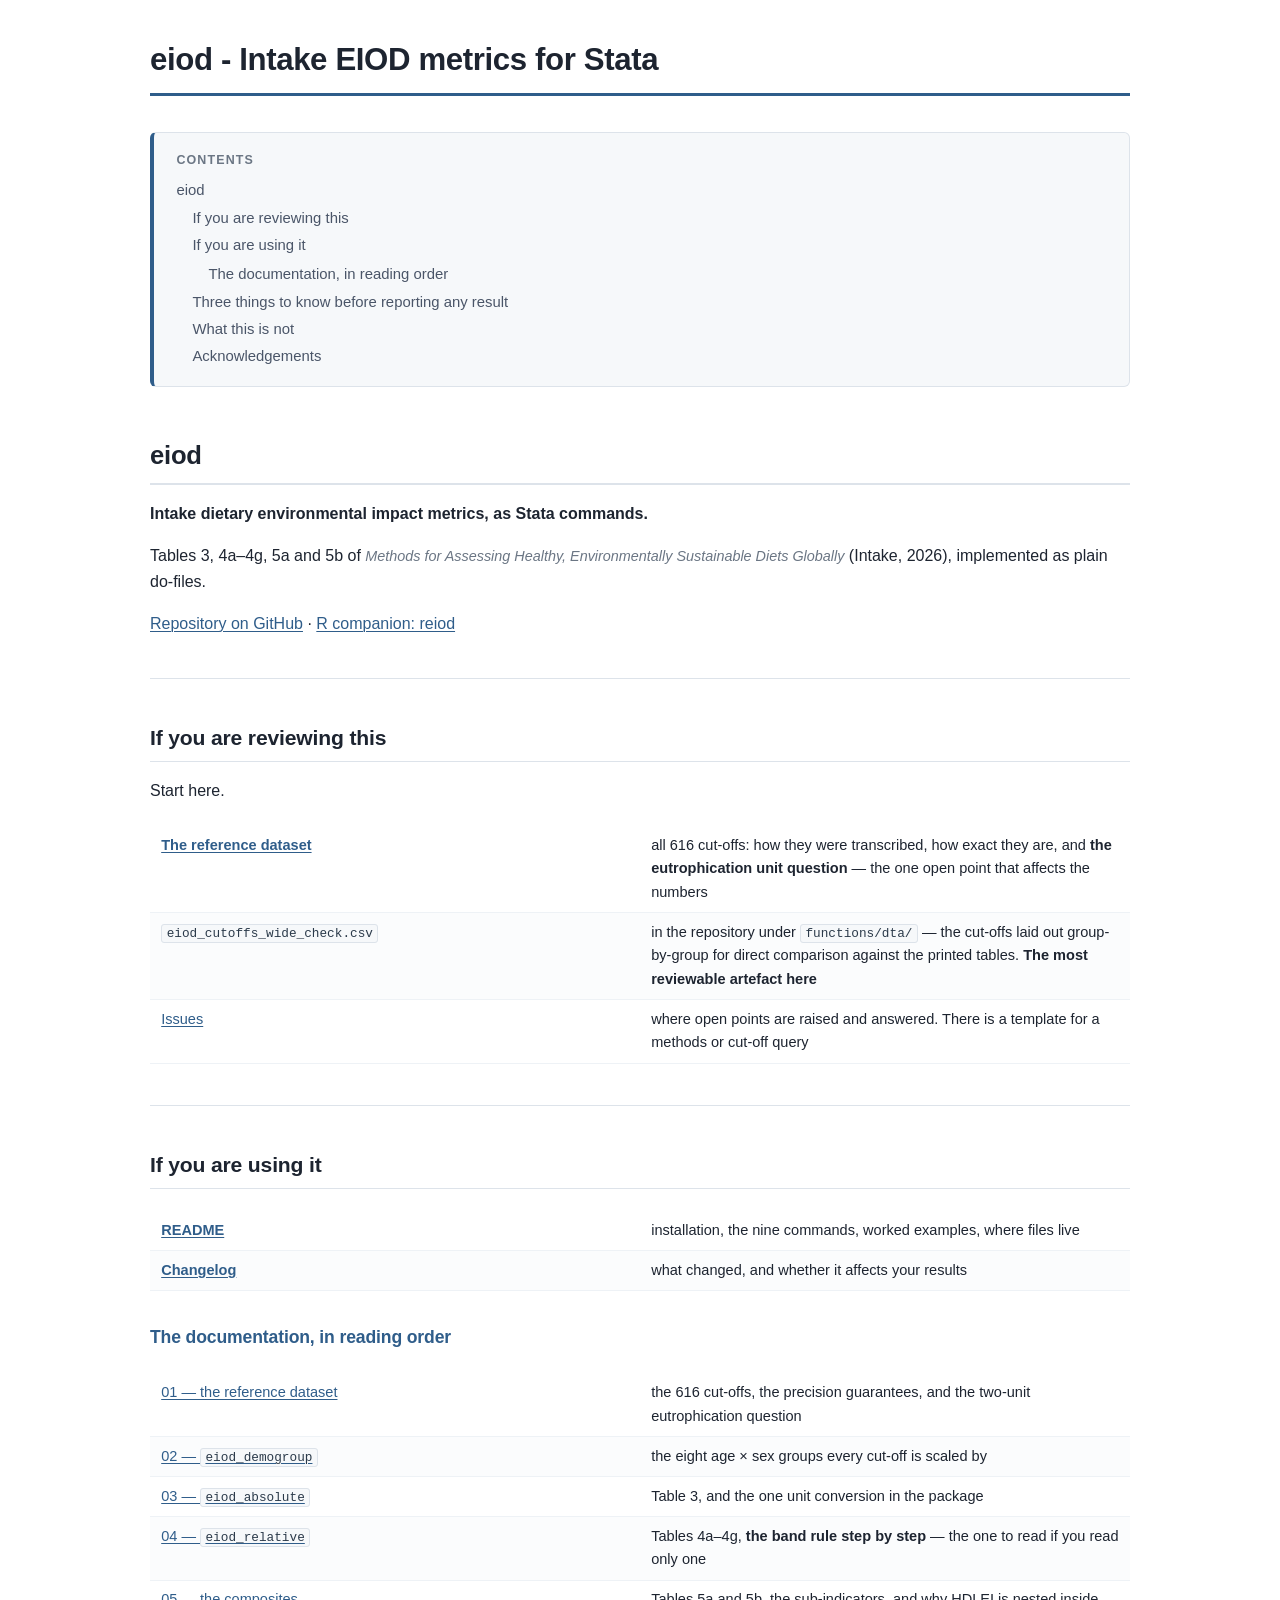
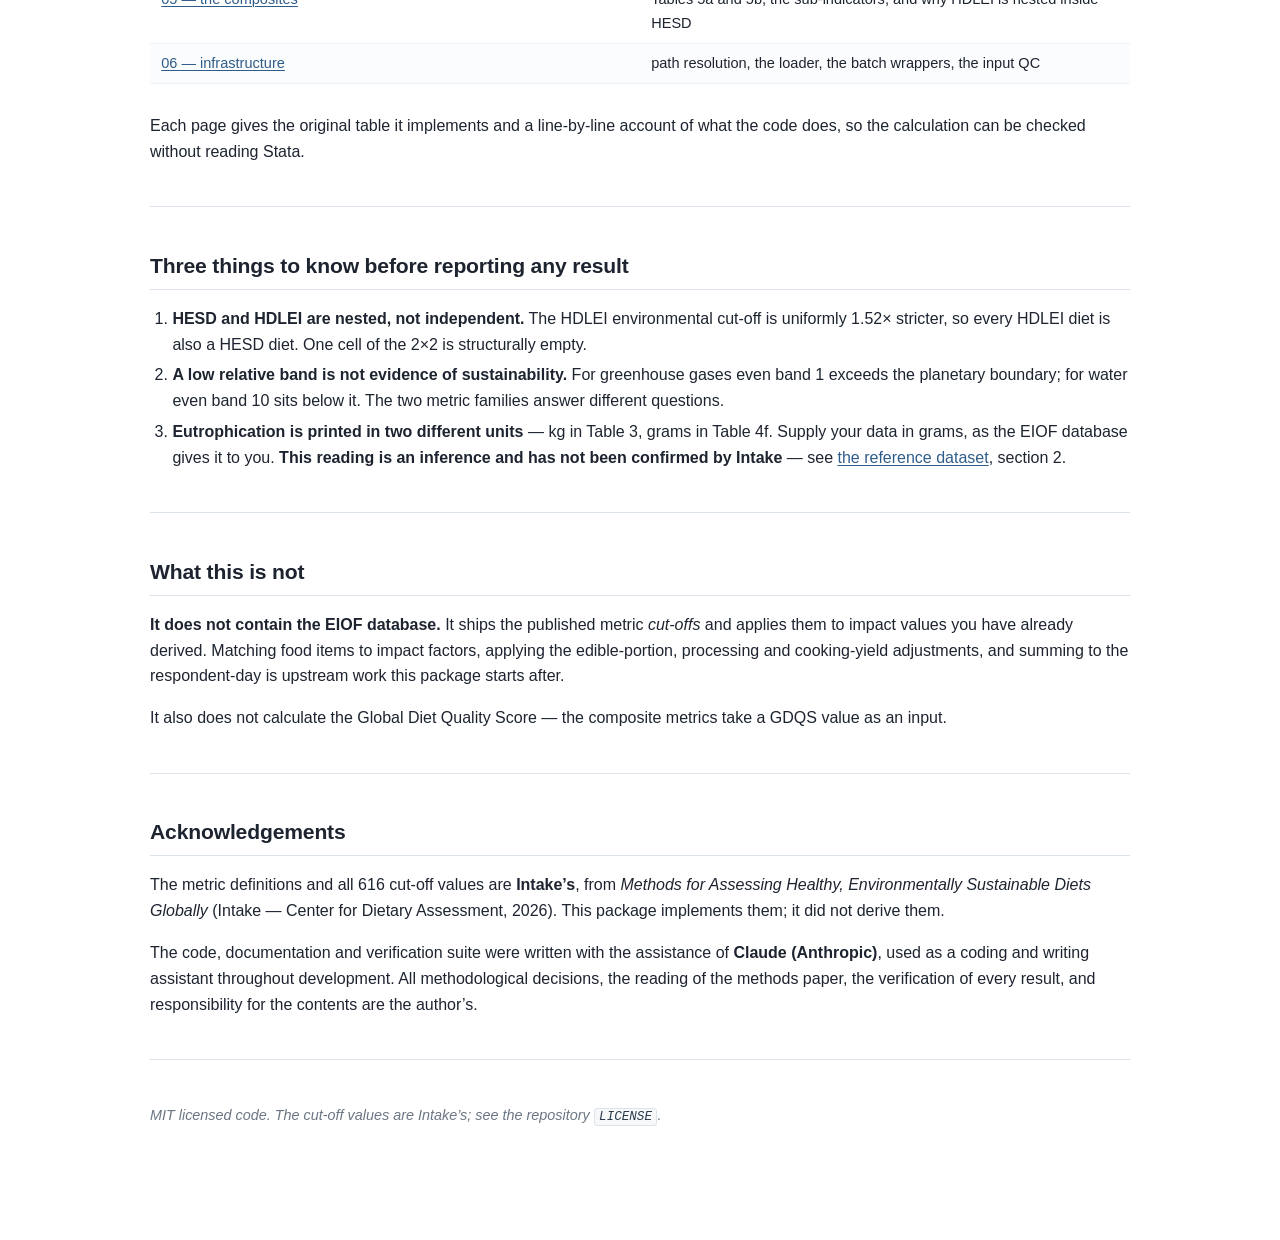
==== docs/index.html @ cd5373c2 "Initial release: eiod v0.1.0, Intake EIOD metrics for Stata Nine Stata commands implementing Tables " ====
<!DOCTYPE html>
<html xmlns="http://www.w3.org/1999/xhtml" lang xml:lang>
<head>
  <meta charset="utf-8" />
  <meta name="generator" content="pandoc" />
  <meta name="viewport" content="width=device-width, initial-scale=1.0, user-scalable=yes" />
  <title>eiod - Intake EIOD metrics for Stata</title>
  <style>
code{white-space: pre-wrap;}
span.smallcaps{font-variant: small-caps;}
div.columns{display: flex; gap: min(4vw, 1.5em);}
div.column{flex: auto; overflow-x: auto;}
div.hanging-indent{margin-left: 1.5em; text-indent: -1.5em;}
ul.task-list{list-style: none;}
ul.task-list li input[type="checkbox"] {
width: 0.8em;
margin: 0 0.8em 0.2em -1.6em;
vertical-align: middle;
}
</style>
  <style type="text/css">
:root {
--ink: #1d2430;
--ink-soft: #4a5568;
--ink-faint: #6b7684;
--rule: #dde3ea;
--rule-soft: #eef2f6;
--paper: #ffffff;
--tint: #f6f8fa;
--accent: #2f5d8a;
--accent-dk: #1f4160;
--accent-bg: #eaf1f8;
--good: #2d6e2d;
--good-bg: #edf7ed;
--warn: #8a5a00;
--warn-bg: #fff8e8;
--bad: #a32b2b;
--bad-bg: #fdeeee;
--mono: "Cascadia Mono", "SF Mono", Consolas, "Liberation Mono", Menlo, monospace;
--sans: "Segoe UI", -apple-system, BlinkMacSystemFont, "Helvetica Neue", Arial, sans-serif;
}
html { -webkit-text-size-adjust: 100%; }
body {
font-family: var(--sans);
font-size: 16px;
line-height: 1.62;
color: var(--ink);
background: var(--paper);
max-width: 980px;
margin: 0 auto;
padding: 2.5rem 1.6rem 6rem;
hyphens: none;
}

header#title-block-header { margin-bottom: 2.2rem; }
h1.title {
font-size: 1.95rem;
line-height: 1.25;
font-weight: 650;
letter-spacing: -0.012em;
margin: 0 0 .9rem;
padding-bottom: .9rem;
border-bottom: 3px solid var(--accent);
color: var(--ink);
}
p.subtitle { color: var(--ink-soft); font-size: 1.05rem; margin-top: -.4rem; }

h1, h2, h3, h4 { font-weight: 640; letter-spacing: -0.008em; color: var(--ink); }
h1:not(.title) {
font-size: 1.6rem;
margin: 3rem 0 1rem;
padding-bottom: .4rem;
border-bottom: 2px solid var(--rule);
}
h2 {
font-size: 1.32rem;
margin: 2.6rem 0 .9rem;
padding-bottom: .35rem;
border-bottom: 1px solid var(--rule);
}
h3 { font-size: 1.1rem; margin: 2rem 0 .6rem; color: var(--accent); }
h4 { font-size: 1rem; margin: 1.5rem 0 .5rem; color: var(--ink-soft); }

nav#TOC {
background: var(--tint);
border: 1px solid var(--rule);
border-left: 4px solid var(--accent);
border-radius: 6px;
padding: 1.1rem 1.4rem .9rem;
margin: 0 0 2.6rem;
font-size: .93rem;
}
nav#TOC::before {
content: "Contents";
display: block;
font-weight: 650;
font-size: .78rem;
letter-spacing: .09em;
text-transform: uppercase;
color: var(--ink-faint);
margin-bottom: .5rem;
}
nav#TOC ul { list-style: none; padding-left: 1rem; margin: .25rem 0; }
nav#TOC > ul { padding-left: 0; }
nav#TOC li { margin: .18rem 0; }
nav#TOC a { color: var(--ink-soft); text-decoration: none; }
nav#TOC a:hover { color: var(--accent); text-decoration: underline; }

table {
border-collapse: collapse;
width: 100%;
margin: 1.4rem 0 1.8rem;
font-size: .91rem;
font-variant-numeric: tabular-nums;
}
caption {
caption-side: top;
text-align: left;
font-size: .85rem;
color: var(--ink-faint);
padding-bottom: .45rem;
}
thead th {
background: var(--accent-bg);
color: var(--ink);
font-weight: 640;
text-align: left;
border-bottom: 2px solid var(--accent);
padding: .55rem .7rem;
vertical-align: bottom;
}
tbody td, tbody th {
padding: .48rem .7rem;
border-bottom: 1px solid var(--rule-soft);
vertical-align: top;
}
tbody tr:nth-child(even) { background: #fbfcfd; }
tbody tr:hover { background: var(--accent-bg); }
tbody td:first-child { font-weight: 500; }

td[style*="text-align: right"], th[style*="text-align: right"] {
font-variant-numeric: tabular-nums;
}

code {
font-family: var(--mono);
font-size: .875em;
background: var(--tint);
border: 1px solid var(--rule);
border-radius: 3px;
padding: .08em .35em;
color: #2b3a4a;
}
pre {
background: var(--tint);
border: 1px solid var(--rule);
border-left: 4px solid var(--accent);
border-radius: 5px;
padding: .9rem 1.1rem;
overflow-x: auto;
font-size: .86rem;
line-height: 1.5;
}
pre code { background: none; border: none; padding: 0; font-size: 1em; }

blockquote {
margin: 1.4rem 0;
padding: .85rem 1.2rem;
background: var(--warn-bg);
border-left: 4px solid #c9a227;
border-radius: 0 5px 5px 0;
color: var(--ink);
}
blockquote p:first-child { margin-top: 0; }
blockquote p:last-child { margin-bottom: 0; }

svg { display: block; max-width: 100%; height: auto; margin: 1.6rem auto; }
figure { margin: 1.8rem 0; }
figcaption { font-size: .86rem; color: var(--ink-faint); text-align: center; }

a { color: var(--accent); text-decoration-thickness: 1px; text-underline-offset: 2px; }
a:hover { color: #1f4160; }
hr { border: none; border-top: 1px solid var(--rule); margin: 2.6rem 0; }
strong { font-weight: 640; }
ul, ol { padding-left: 1.4rem; }
li { margin: .3rem 0; }
li > ul, li > ol { margin: .25rem 0; }

body > p > em:only-child { color: var(--ink-faint); font-size: .9rem; }

math { font-size: 1.02em; }

@media print {
body { max-width: none; padding: 0; font-size: 11pt; }
nav#TOC { break-after: page; }
h1:not(.title), h2 { break-after: avoid; }
table, pre, svg, blockquote { break-inside: avoid; }
tbody tr:hover { background: none; }
a { color: var(--ink); text-decoration: none; }
}
@media (max-width: 680px) {
body { padding: 1.4rem 1rem 4rem; font-size: 15px; }
table { font-size: .84rem; }
h1.title { font-size: 1.55rem; }
}
</style>
  <!--[if lt IE 9]>
    <script src="//cdnjs.cloudflare.com/ajax/libs/html5shiv/3.7.3/html5shiv-printshiv.min.js"></script>
  <![endif]-->
</head>
<body>
<header id="title-block-header">
<h1 class="title">eiod - Intake EIOD metrics for Stata</h1>
</header>
<nav id="TOC" role="doc-toc">
<ul>
<li><a href="#eiod" id="toc-eiod">eiod</a>
<ul>
<li><a href="#if-you-are-reviewing-this" id="toc-if-you-are-reviewing-this">If you are reviewing this</a></li>
<li><a href="#if-you-are-using-it" id="toc-if-you-are-using-it">If you
are using it</a>
<ul>
<li><a href="#the-documentation-in-reading-order" id="toc-the-documentation-in-reading-order">The documentation, in
reading order</a></li>
</ul></li>
<li><a href="#three-things-to-know-before-reporting-any-result" id="toc-three-things-to-know-before-reporting-any-result">Three things
to know before reporting any result</a></li>
<li><a href="#what-this-is-not" id="toc-what-this-is-not">What this is
not</a></li>
<li><a href="#acknowledgements" id="toc-acknowledgements">Acknowledgements</a></li>
</ul></li>
</ul>
</nav>
<h1 id="eiod">eiod</h1>
<p><strong>Intake dietary environmental impact metrics, as Stata
commands.</strong></p>
<p>Tables 3, 4a–4g, 5a and 5b of <em>Methods for Assessing Healthy,
Environmentally Sustainable Diets Globally</em> (Intake, 2026),
implemented as plain do-files.</p>
<p><a href="https://github.com/nicholustintzaw/eiod">Repository on
GitHub</a> · <a href="https://github.com/nicholustintzaw/reiod">R
companion: reiod</a></p>
<hr />
<h2 id="if-you-are-reviewing-this">If you are reviewing this</h2>
<p>Start here.</p>
<table>
<colgroup>
<col style="width: 50%" />
<col style="width: 50%" />
</colgroup>
<tbody>
<tr class="odd">
<td><strong><a href="01_eiod_build_cutoffs.html">The reference
dataset</a></strong></td>
<td>all 616 cut-offs: how they were transcribed, how exact they are, and
<strong>the eutrophication unit question</strong> — the one open point
that affects the numbers</td>
</tr>
<tr class="even">
<td><code>eiod_cutoffs_wide_check.csv</code></td>
<td>in the repository under <code>functions/dta/</code> — the cut-offs
laid out group-by-group for direct comparison against the printed
tables. <strong>The most reviewable artefact here</strong></td>
</tr>
<tr class="odd">
<td><a href="https://github.com/nicholustintzaw/eiod/issues">Issues</a></td>
<td>where open points are raised and answered. There is a template for a
methods or cut-off query</td>
</tr>
</tbody>
</table>
<hr />
<h2 id="if-you-are-using-it">If you are using it</h2>
<table>
<colgroup>
<col style="width: 50%" />
<col style="width: 50%" />
</colgroup>
<tbody>
<tr class="odd">
<td><strong><a href="readme.html">README</a></strong></td>
<td>installation, the nine commands, worked examples, where files
live</td>
</tr>
<tr class="even">
<td><strong><a href="news.html">Changelog</a></strong></td>
<td>what changed, and whether it affects your results</td>
</tr>
</tbody>
</table>
<h3 id="the-documentation-in-reading-order">The documentation, in
reading order</h3>
<table>
<colgroup>
<col style="width: 50%" />
<col style="width: 50%" />
</colgroup>
<tbody>
<tr class="odd">
<td><a href="01_eiod_build_cutoffs.html">01 — the reference
dataset</a></td>
<td>the 616 cut-offs, the precision guarantees, and the two-unit
eutrophication question</td>
</tr>
<tr class="even">
<td><a href="02_eiod_demogroup.html">02 —
<code>eiod_demogroup</code></a></td>
<td>the eight age × sex groups every cut-off is scaled by</td>
</tr>
<tr class="odd">
<td><a href="03_eiod_absolute.html">03 —
<code>eiod_absolute</code></a></td>
<td>Table 3, and the one unit conversion in the package</td>
</tr>
<tr class="even">
<td><a href="04_eiod_relative.html">04 —
<code>eiod_relative</code></a></td>
<td>Tables 4a–4g, <strong>the band rule step by step</strong> — the one
to read if you read only one</td>
</tr>
<tr class="odd">
<td><a href="05_eiod_composites.html">05 — the composites</a></td>
<td>Tables 5a and 5b, the sub-indicators, and why HDLEI is nested inside
HESD</td>
</tr>
<tr class="even">
<td><a href="06_eiod_infrastructure.html">06 — infrastructure</a></td>
<td>path resolution, the loader, the batch wrappers, the input QC</td>
</tr>
</tbody>
</table>
<p>Each page gives the original table it implements and a line-by-line
account of what the code does, so the calculation can be checked without
reading Stata.</p>
<hr />
<h2 id="three-things-to-know-before-reporting-any-result">Three things
to know before reporting any result</h2>
<ol type="1">
<li><strong>HESD and HDLEI are nested, not independent.</strong> The
HDLEI environmental cut-off is uniformly 1.52× stricter, so every HDLEI
diet is also a HESD diet. One cell of the 2×2 is structurally
empty.</li>
<li><strong>A low relative band is not evidence of
sustainability.</strong> For greenhouse gases even band 1 exceeds the
planetary boundary; for water even band 10 sits below it. The two metric
families answer different questions.</li>
<li><strong>Eutrophication is printed in two different units</strong> —
kg in Table 3, grams in Table 4f. Supply your data in grams, as the EIOF
database gives it to you. <strong>This reading is an inference and has
not been confirmed by Intake</strong> — see <a href="01_eiod_build_cutoffs.html">the reference dataset</a>, section
2.</li>
</ol>
<hr />
<h2 id="what-this-is-not">What this is not</h2>
<p><strong>It does not contain the EIOF database.</strong> It ships the
published metric <em>cut-offs</em> and applies them to impact values you
have already derived. Matching food items to impact factors, applying
the edible-portion, processing and cooking-yield adjustments, and
summing to the respondent-day is upstream work this package starts
after.</p>
<p>It also does not calculate the Global Diet Quality Score — the
composite metrics take a GDQS value as an input.</p>
<hr />
<h2 id="acknowledgements">Acknowledgements</h2>
<p>The metric definitions and all 616 cut-off values are
<strong>Intake’s</strong>, from <em>Methods for Assessing Healthy,
Environmentally Sustainable Diets Globally</em> (Intake — Center for
Dietary Assessment, 2026). This package implements them; it did not
derive them.</p>
<p>The code, documentation and verification suite were written with the
assistance of <strong>Claude (Anthropic)</strong>, used as a coding and
writing assistant throughout development. All methodological decisions,
the reading of the methods paper, the verification of every result, and
responsibility for the contents are the author’s.</p>
<hr />
<p><em>MIT licensed code. The cut-off values are Intake’s; see the
repository <code>LICENSE</code>.</em></p>
</body>
</html>
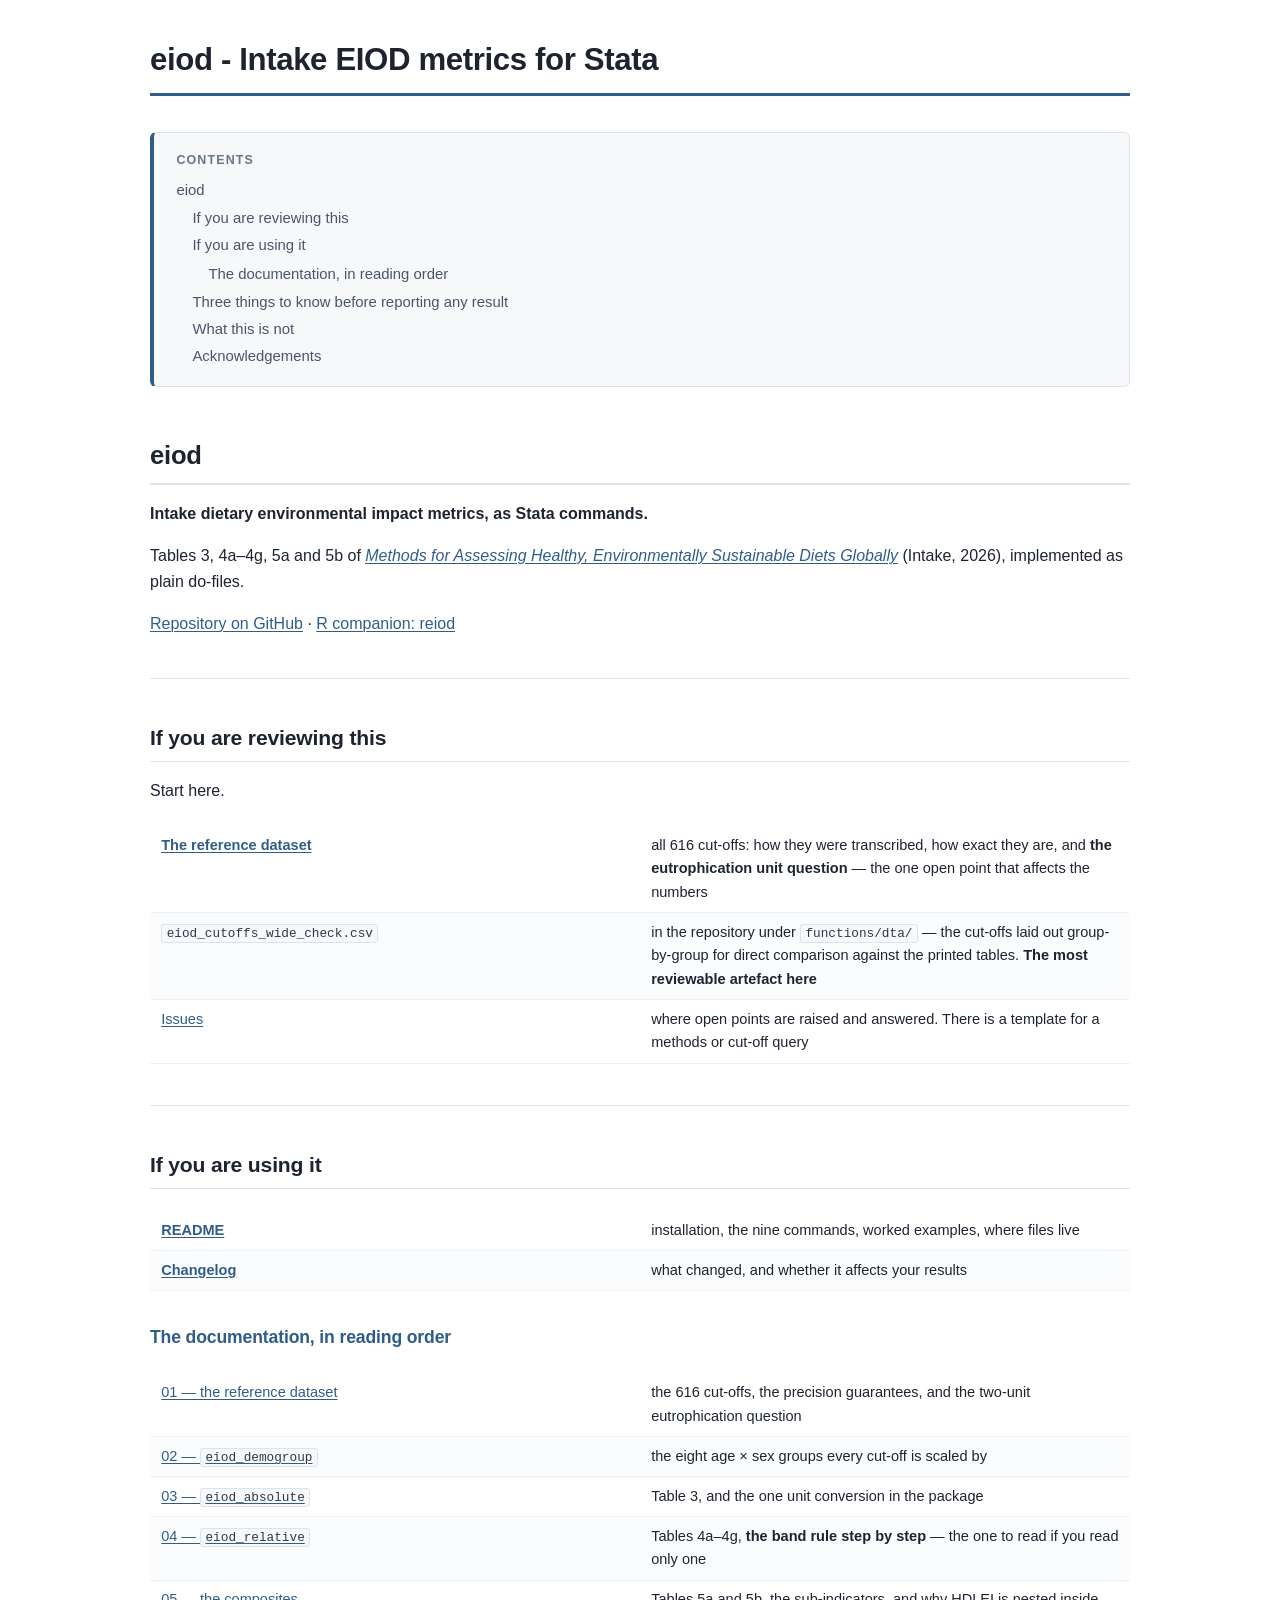
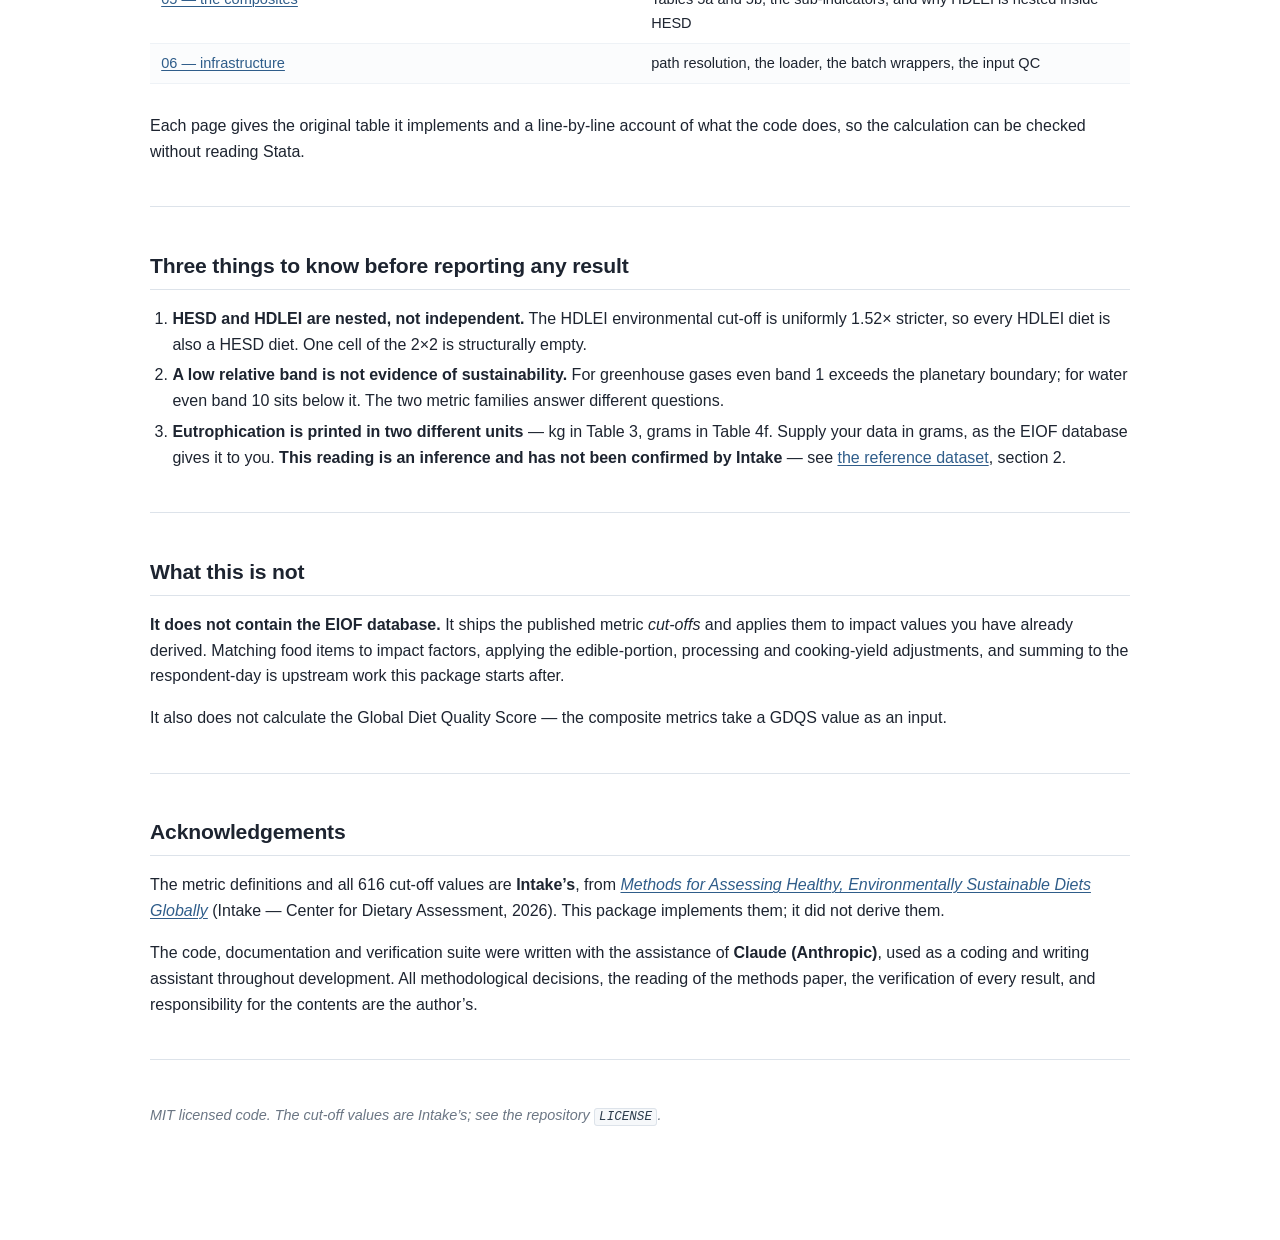
==== commit e4fca66e: "Link the Intake methods paper everywhere it is cited The paper is referenced in sixteen places acros" ====
--- a/docs/index.html
+++ b/docs/index.html
@@ -234,9 +234,9 @@
 <h1 id="eiod">eiod</h1>
 <p><strong>Intake dietary environmental impact metrics, as Stata
 commands.</strong></p>
-<p>Tables 3, 4a–4g, 5a and 5b of <em>Methods for Assessing Healthy,
-Environmentally Sustainable Diets Globally</em> (Intake, 2026),
-implemented as plain do-files.</p>
+<p>Tables 3, 4a–4g, 5a and 5b of <a href="https://www.intake.org/sites/default/files/2026-01/Intake-EIOD-Methods-Paper-Jan2026-Final.pdf"><em>Methods
+for Assessing Healthy, Environmentally Sustainable Diets
+Globally</em></a> (Intake, 2026), implemented as plain do-files.</p>
 <p><a href="https://github.com/nicholustintzaw/eiod">Repository on
 GitHub</a> · <a href="https://github.com/nicholustintzaw/reiod">R
 companion: reiod</a></p>
@@ -363,10 +363,10 @@
 <hr />
 <h2 id="acknowledgements">Acknowledgements</h2>
 <p>The metric definitions and all 616 cut-off values are
-<strong>Intake’s</strong>, from <em>Methods for Assessing Healthy,
-Environmentally Sustainable Diets Globally</em> (Intake — Center for
-Dietary Assessment, 2026). This package implements them; it did not
-derive them.</p>
+<strong>Intake’s</strong>, from <a href="https://www.intake.org/sites/default/files/2026-01/Intake-EIOD-Methods-Paper-Jan2026-Final.pdf"><em>Methods
+for Assessing Healthy, Environmentally Sustainable Diets
+Globally</em></a> (Intake — Center for Dietary Assessment, 2026). This
+package implements them; it did not derive them.</p>
 <p>The code, documentation and verification suite were written with the
 assistance of <strong>Claude (Anthropic)</strong>, used as a coding and
 writing assistant throughout development. All methodological decisions,
